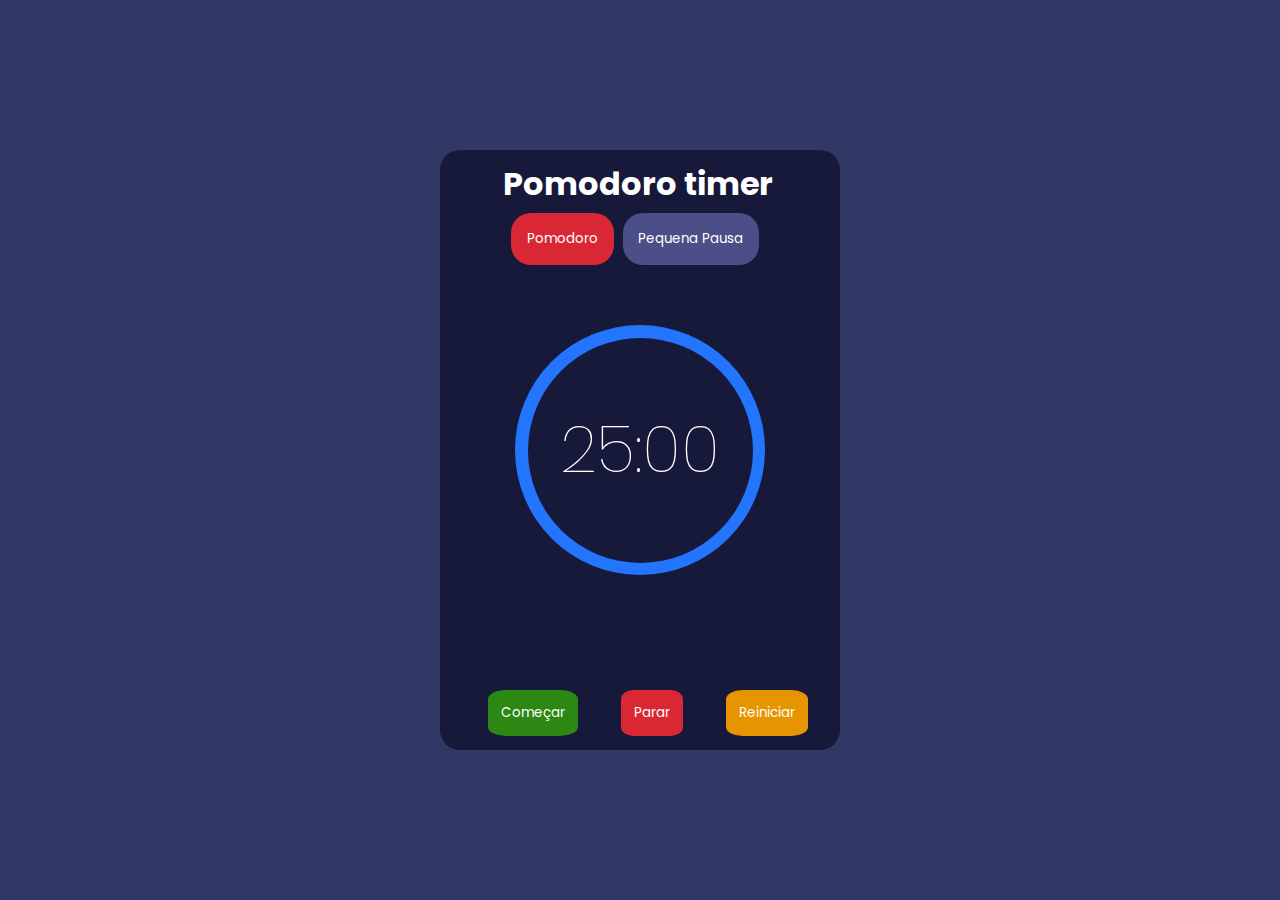
==== index.html @ 4b990015 "Fixing a bug" ====
<!DOCTYPE html>
<html lang="pt-br">
<head>
    <meta charset="UTF-8">
    <meta name="viewport" content="width=device-width, initial-scale=1.0">
    <link rel="stylesheet" href="../css/style.css">
    <script src="../js/main.js" defer></script>
    <title>Cronometro</title>
</head>
<body>
    <div class="container">
        <div class="container__parteDeCima">
            <h1>Pomodoro timer</h1>
                <button type="button" id="botao1">Pomodoro</button>
                <button type="button" id="botao2">Pequena Pausa</button>
        </div>
        <div class="container__cronometro__externo">
            <div class="container__cronometro__interno">
                <span id="minutos"></span>:<span id="segundos"></span>
            </div>
        </div>
        <div class="container__parteDeBaixo">
            <button type="button" id="botao3">Começar</button>
            <button type="button" id="botao4">Parar</button>
            <button type="button" id="botao5">Reiniciar</button>
        </div>
    </div>
    
</body>
</html>
---- css/style.css ----
@import url('https://fonts.googleapis.com/css2?family=Poppins:ital,wght@0,100;0,200;0,300;0,400;0,500;0,600;0,700;0,800;0,900;1,100;1,200;1,300;1,400;1,500;1,600;1,700;1,800;1,900&display=swap');

* {
    margin: 0;
    padding: 0;
    box-sizing: border-box;
    font-family: 'Poppins', sans-serif;
    color: white;
    border: none;
}

body {
    background: #323866;
    position: absolute;
    top: 50%;
    left: 50%;
    transform: translate(-50%, -50%);
}

.container {
    height: 600px;
    width: 400px;
    border-radius: 20px;
    background: #17193A;
}

.container__parteDeCima {
    text-align: center;
    margin: 0 5px 0 0;
}

.container__parteDeCima > h1 {
    padding: 10px 0 5px 0;
}

.container__parteDeCima > button {
    margin-right: 5px;
    padding: 4%;
    border-radius: 20px;
}

.container__cronometro__externo {
    background: #2475FE;
    position: absolute;
    top: 50%;
    left: 50%;
    transform: translate(-50%, -50%);
    height: 250px;
    width: 250px;
    border-radius: 50%;
    display: flex;
    justify-content: center;
    align-items: center;
}

.container__cronometro__interno {
    background: #17193A;
    height: 225px;
    width: 225px;
    border-radius: 50%;
    display: flex;
    align-items: center;
    justify-content: center;
    text-align: center;
    font-size: 65px;
    font-weight: 100;
    color: white;
}

.container__parteDeBaixo {
    position: absolute;
    top: 90%;
    left: 12%;
    width: 80%;
    display: flex;
    justify-content: space-between;
}

.container__parteDeBaixo > button {
    padding: 4%;
    border-radius: 20%;
}

#botao1 {
    background: #D92834;
}

#botao2 {
    background: #4C4E88;
}

#botao3 {
    background: #2C8813;
}

#botao4 {
    background: #D92834;
}

#botao5 {
    background: #E69400;
}

/*Arrumar botão,ver como coloca cronometro e atualiza ele*/
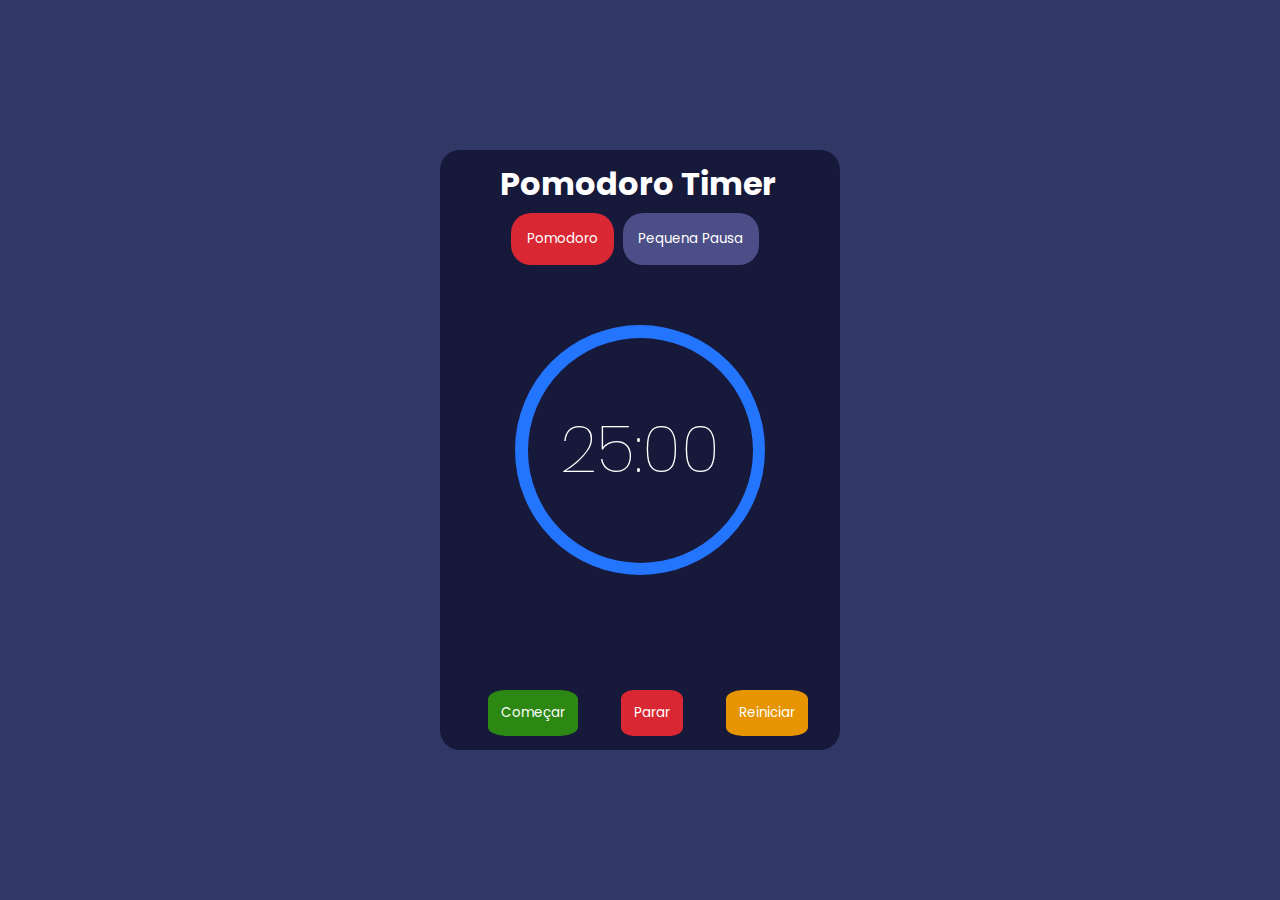
==== commit 3e9dc1c6: "Add meta tags" ====
--- a/index.html
+++ b/index.html
@@ -1,18 +1,23 @@
 <!DOCTYPE html>
 <html lang="pt-br">
+
 <head>
     <meta charset="UTF-8">
     <meta name="viewport" content="width=device-width, initial-scale=1.0">
-    <link rel="stylesheet" href="../css/style.css">
-    <script src="../js/main.js" defer></script>
-    <title>Cronometro</title>
+    <meta name="keywords" content="Pomodoro,example,HTML,CSS,JS">
+    <meta name="description" content="A Pomodoro timer">
+    <meta name="name" content="Gustavo Enrick">
+    <link rel="stylesheet" href="style.css">
+    <script src="main.js" defer></script>
+    <title>Cronômetro</title>
 </head>
+
 <body>
     <div class="container">
         <div class="container__parteDeCima">
-            <h1>Pomodoro timer</h1>
-                <button type="button" id="botao1">Pomodoro</button>
-                <button type="button" id="botao2">Pequena Pausa</button>
+            <h1>Pomodoro Timer</h1>
+            <button type="button" id="botao1">Pomodoro</button>
+            <button type="button" id="botao2">Pequena Pausa</button>
         </div>
         <div class="container__cronometro__externo">
             <div class="container__cronometro__interno">
@@ -25,6 +30,6 @@
             <button type="button" id="botao5">Reiniciar</button>
         </div>
     </div>
-    
 </body>
-</html>+
+</html>
--- a/style.css
+++ b/style.css
@@ -0,0 +1,104 @@
+@import url('https://fonts.googleapis.com/css2?family=Poppins:ital,wght@0,100;0,200;0,300;0,400;0,500;0,600;0,700;0,800;0,900;1,100;1,200;1,300;1,400;1,500;1,600;1,700;1,800;1,900&display=swap');
+
+* {
+    margin: 0;
+    padding: 0;
+    box-sizing: border-box;
+    font-family: 'Poppins', sans-serif;
+    color: white;
+    border: none;
+}
+
+body {
+    background: #323866;
+    position: absolute;
+    top: 50%;
+    left: 50%;
+    transform: translate(-50%, -50%);
+}
+
+.container {
+    height: 600px;
+    width: 400px;
+    border-radius: 20px;
+    background: #17193A;
+}
+
+.container__parteDeCima {
+    text-align: center;
+    margin: 0 5px 0 0;
+}
+
+.container__parteDeCima > h1 {
+    padding: 10px 0 5px 0;
+}
+
+.container__parteDeCima > button {
+    margin-right: 5px;
+    padding: 4%;
+    border-radius: 20px;
+}
+
+.container__cronometro__externo {
+    background: #2475FE;
+    position: absolute;
+    top: 50%;
+    left: 50%;
+    transform: translate(-50%, -50%);
+    height: 250px;
+    width: 250px;
+    border-radius: 50%;
+    display: flex;
+    justify-content: center;
+    align-items: center;
+}
+
+.container__cronometro__interno {
+    background: #17193A;
+    height: 225px;
+    width: 225px;
+    border-radius: 50%;
+    display: flex;
+    align-items: center;
+    justify-content: center;
+    text-align: center;
+    font-size: 65px;
+    font-weight: 100;
+    color: white;
+}
+
+.container__parteDeBaixo {
+    position: absolute;
+    top: 90%;
+    left: 12%;
+    width: 80%;
+    display: flex;
+    justify-content: space-between;
+}
+
+.container__parteDeBaixo > button {
+    padding: 4%;
+    border-radius: 20%;
+}
+
+#botao1 {
+    background: #D92834;
+}
+
+#botao2 {
+    background: #4C4E88;
+}
+
+#botao3 {
+    background: #2C8813;
+}
+
+#botao4 {
+    background: #D92834;
+}
+
+#botao5 {
+    background: #E69400;
+}
+
+/*Arrumar botão,ver como coloca cronometro e atualiza ele*/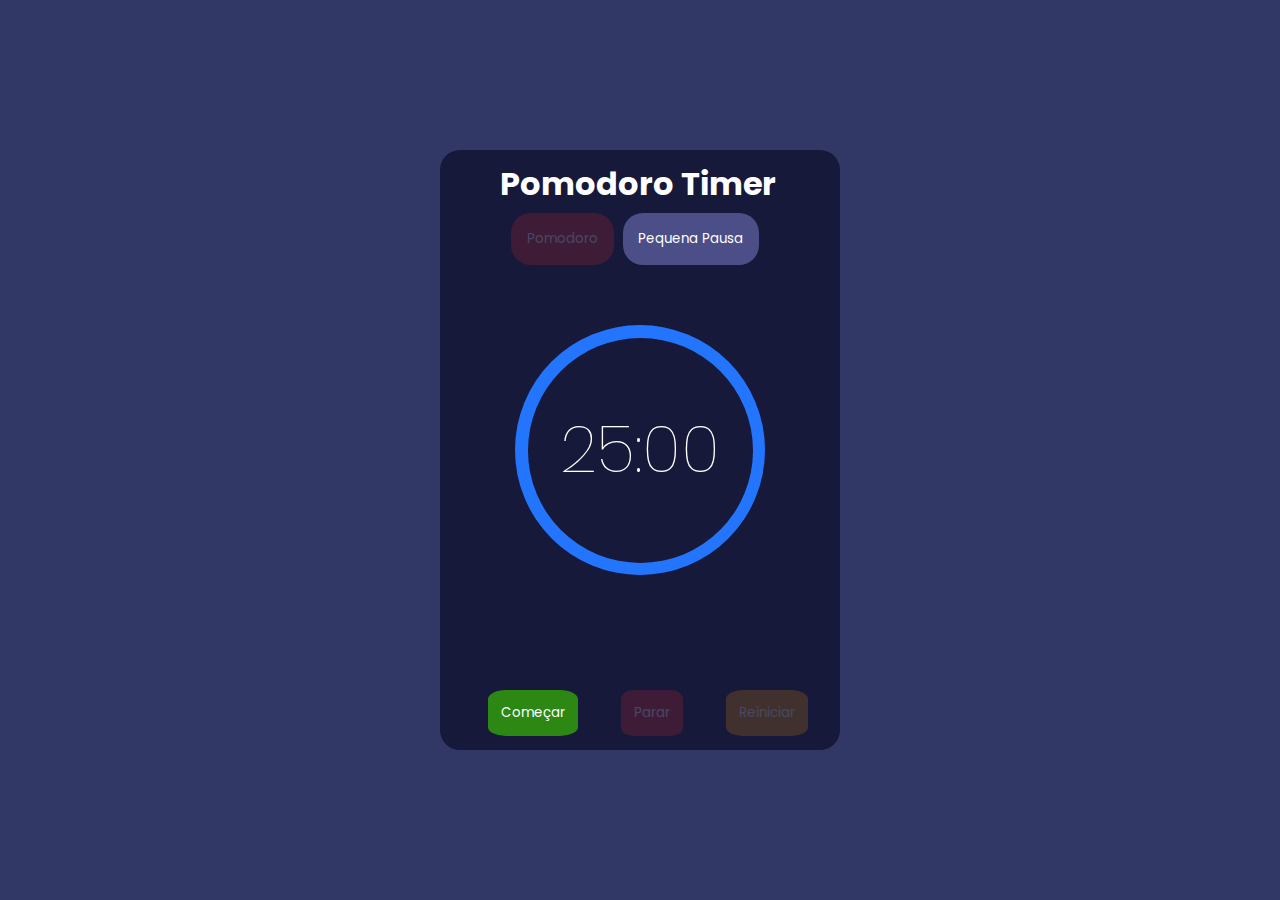
==== commit ca1b2c53: "add folders to organization" ====
--- a/index.html
+++ b/index.html
@@ -7,8 +7,9 @@
     <meta name="keywords" content="Pomodoro,example,HTML,CSS,JS">
     <meta name="description" content="A Pomodoro timer">
     <meta name="name" content="Gustavo Enrick">
-    <link rel="stylesheet" href="style.css">
-    <script src="main.js" defer></script>
+    <link rel="stylesheet" href="/css/style.css">
+    <link rel="stylesheet" href="/css/resposivi.css">
+    <script src="js/main.js" defer></script>
     <title>Cronômetro</title>
 </head>
 
@@ -16,7 +17,7 @@
     <div class="container">
         <div class="container__parteDeCima">
             <h1>Pomodoro Timer</h1>
-            <button type="button" id="botao1">Pomodoro</button>
+            <button type="button" id="botao1" class="disable_button" disabled>Pomodoro</button>
             <button type="button" id="botao2">Pequena Pausa</button>
         </div>
         <div class="container__cronometro__externo">
@@ -26,8 +27,8 @@
         </div>
         <div class="container__parteDeBaixo">
             <button type="button" id="botao3">Começar</button>
-            <button type="button" id="botao4">Parar</button>
-            <button type="button" id="botao5">Reiniciar</button>
+            <button type="button" id="botao4" class="disable_button" disabled>Parar</button>
+            <button type="button" id="botao5" class="disable_button" disabled>Reiniciar</button>
         </div>
     </div>
 </body>
--- a/css/style.css
+++ b/css/style.css
@@ -0,0 +1,126 @@
+@import url('https://fonts.googleapis.com/css2?family=Poppins:ital,wght@0,100;0,200;0,300;0,400;0,500;0,600;0,700;0,800;0,900;1,100;1,200;1,300;1,400;1,500;1,600;1,700;1,800;1,900&display=swap');
+
+:root {
+    --main-bg-color: #323866;
+    --container-bg-color: #17193A;
+    --cronometro-bg-outer: #2475FE;
+    --cronometro-bg-inner: #17193A;
+    --text-color: white;
+    --button-bg-1: #D92834;
+    --button-bg-2: #4C4E88;
+    --button-bg-3: #2C8813;
+    --button-bg-4: #D92834;
+    --button-bg-5: #E69400;
+    --cursor: pointer;
+}
+
+* {
+    margin: 0;
+    padding: 0;
+    box-sizing: border-box;
+    font-family: 'Poppins', sans-serif;
+    color: var(--text-color);
+    border: none;
+}
+
+body {
+    background: var(--main-bg-color);
+    position: absolute;
+    top: 50%;
+    left: 50%;
+    transform: translate(-50%, -50%);
+}
+
+.container {
+    height: 600px;
+    width: 400px;
+    border-radius: 20px;
+    background: var(--container-bg-color);
+}
+
+.container__parteDeCima {
+    text-align: center;
+    margin: 0 5px 0 0;
+}
+
+.container__parteDeCima > h1 {
+    padding: 10px 0 5px 0;
+}
+
+.container__parteDeCima button {
+    margin-right: 5px;
+    padding: 4%;
+    border-radius: 20px;
+}
+
+.container__cronometro__externo {
+    background: var(--cronometro-bg-outer);
+    position: absolute;
+    top: 50%;
+    left: 50%;
+    transform: translate(-50%, -50%);
+    height: 250px;
+    width: 250px;
+    border-radius: 50%;
+    display: flex;
+    justify-content: center;
+    align-items: center;
+}
+
+.container__cronometro__interno {
+    background: var(--cronometro-bg-inner);
+    height: 225px;
+    width: 225px;
+    border-radius: 50%;
+    display: flex;
+    align-items: center;
+    justify-content: center;
+    text-align: center;
+    font-size: 65px;
+    font-weight: 100;
+    color: var(--text-color);
+}
+
+.container__parteDeBaixo {
+    position: absolute;
+    top: 90%;
+    left: 12%;
+    width: 80%;
+    display: flex;
+    justify-content: space-between;
+}
+
+.container__parteDeBaixo > button {
+    padding: 4%;
+    border-radius: 20%;
+}
+
+#botao1 {
+    background: var(--button-bg-1);
+    cursor: var(--cursor);
+}
+
+#botao2 {
+    background: var(--button-bg-2);
+    cursor: var(--cursor);
+}
+
+#botao3 {
+    background: var(--button-bg-3);
+    cursor: var(--cursor);
+}
+
+#botao4 {
+    background: var(--button-bg-4);
+    cursor: var(--cursor);
+}
+
+#botao5 {
+    background: var(--button-bg-5);
+    cursor: var(--cursor);
+}
+
+.disable_button{
+    opacity: 0.2;
+}
+/*Criar novo arquivo para adicionar responsividade*/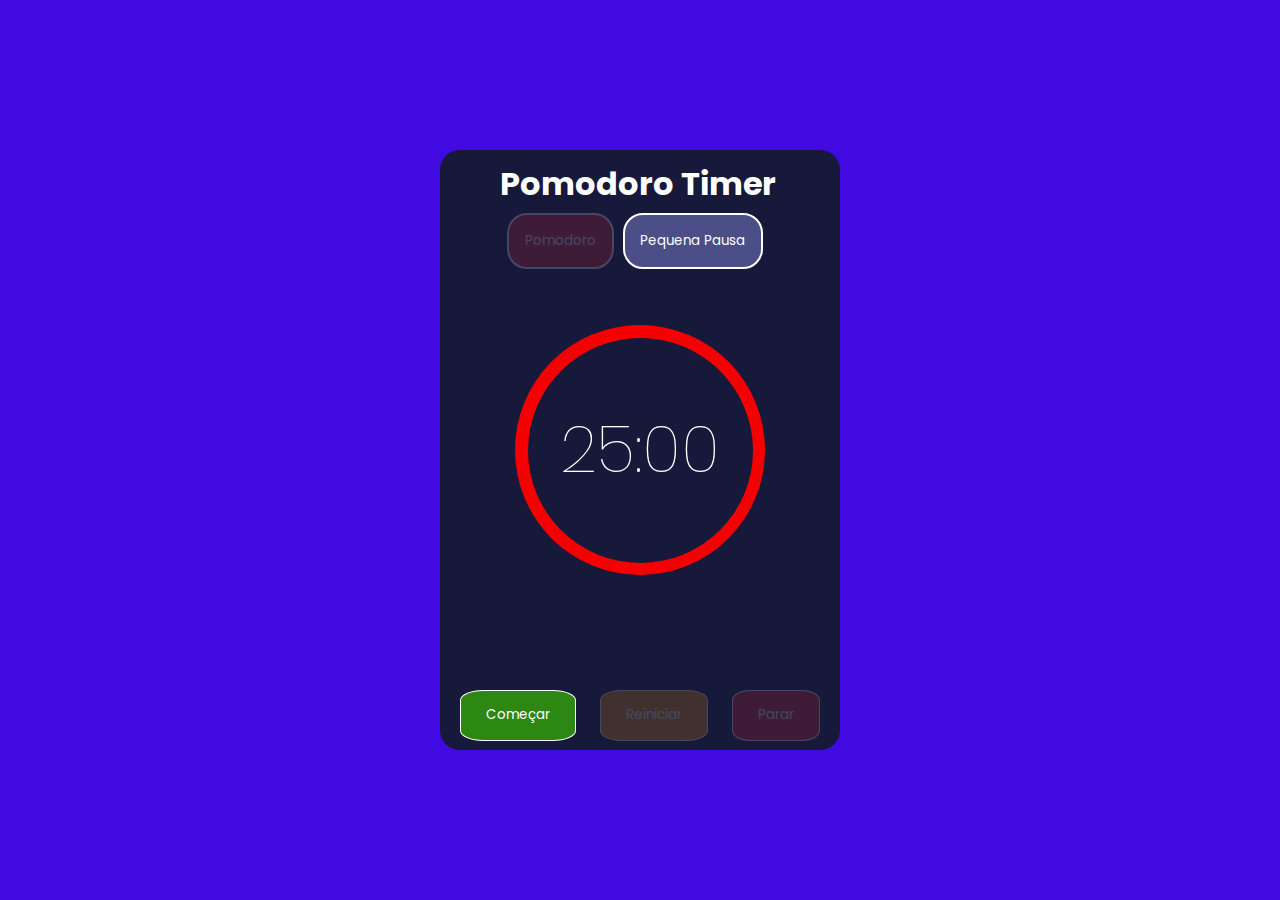
==== commit 2d27153a: "Changing place of buttons" ====
--- a/index.html
+++ b/index.html
@@ -8,7 +8,7 @@
     <meta name="description" content="A Pomodoro timer">
     <meta name="name" content="Gustavo Enrick">
     <link rel="stylesheet" href="/css/style.css">
-    <link rel="stylesheet" href="/css/resposivi.css">
+    <link rel="stylesheet" href="/css/responsivi.css">
     <script src="js/main.js" defer></script>
     <title>Cronômetro</title>
 </head>
@@ -27,8 +27,8 @@
         </div>
         <div class="container__parteDeBaixo">
             <button type="button" id="botao3">Começar</button>
+            <button type="button" id="botao5" class="disable_button" disabled>Reiniciar</button>
             <button type="button" id="botao4" class="disable_button" disabled>Parar</button>
-            <button type="button" id="botao5" class="disable_button" disabled>Reiniciar</button>
         </div>
     </div>
 </body>
--- a/css/style.css
+++ b/css/style.css
@@ -1,9 +1,9 @@
 @import url('https://fonts.googleapis.com/css2?family=Poppins:ital,wght@0,100;0,200;0,300;0,400;0,500;0,600;0,700;0,800;0,900;1,100;1,200;1,300;1,400;1,500;1,600;1,700;1,800;1,900&display=swap');
 
 :root {
-    --main-bg-color: #323866;
+    --main-bg-color: rgb(64, 10, 224);
     --container-bg-color: #17193A;
-    --cronometro-bg-outer: #2475FE;
+    --cronometro-bg-outer: rgb(245, 0, 0);
     --cronometro-bg-inner: #17193A;
     --text-color: white;
     --button-bg-1: #D92834;
@@ -48,6 +48,7 @@
 }
 
 .container__parteDeCima button {
+    border: solid 2px;
     margin-right: 5px;
     padding: 4%;
     border-radius: 20px;
@@ -84,15 +85,16 @@
 .container__parteDeBaixo {
     position: absolute;
     top: 90%;
-    left: 12%;
-    width: 80%;
+    left: 5%;
+    width: 90%;
     display: flex;
     justify-content: space-between;
 }
 
 .container__parteDeBaixo > button {
-    padding: 4%;
+    padding: 4% 7%;
     border-radius: 20%;
+    border: solid 1.5px;
 }
 
 #botao1 {
@@ -122,5 +124,4 @@
 
 .disable_button{
     opacity: 0.2;
-}
-/*Criar novo arquivo para adicionar responsividade*/+}--- a/css/responsivi.css
+++ b/css/responsivi.css
@@ -0,0 +1,43 @@
+@media only screen and (max-device-width: 320px){
+    .container {
+        height: 550px;
+        width: 300px;
+    }
+
+    .container__cronometro__externo {
+        height: 215px;
+        width: 215px;
+    }
+    
+    .container__cronometro__interno {
+        height: 200px;
+        width: 200px;
+        font-size: 62px;
+    }
+
+    .container__parteDeBaixo > button {
+        padding: 4% 4%;
+    }
+}
+
+@media only screen and (max-device-width: 375px) and (min-device-width: 321px){
+    .container {
+        height: 570px;
+        width: 355px;
+    }
+
+    .container__cronometro__externo {
+        height: 235px;
+        width: 235px;
+    }
+    
+    .container__cronometro__interno {
+        height: 220px;
+        width: 220px;
+        font-size: 65px;
+    }
+
+    .container__parteDeBaixo > button {
+        padding: 4% 4%;
+    }
+}
